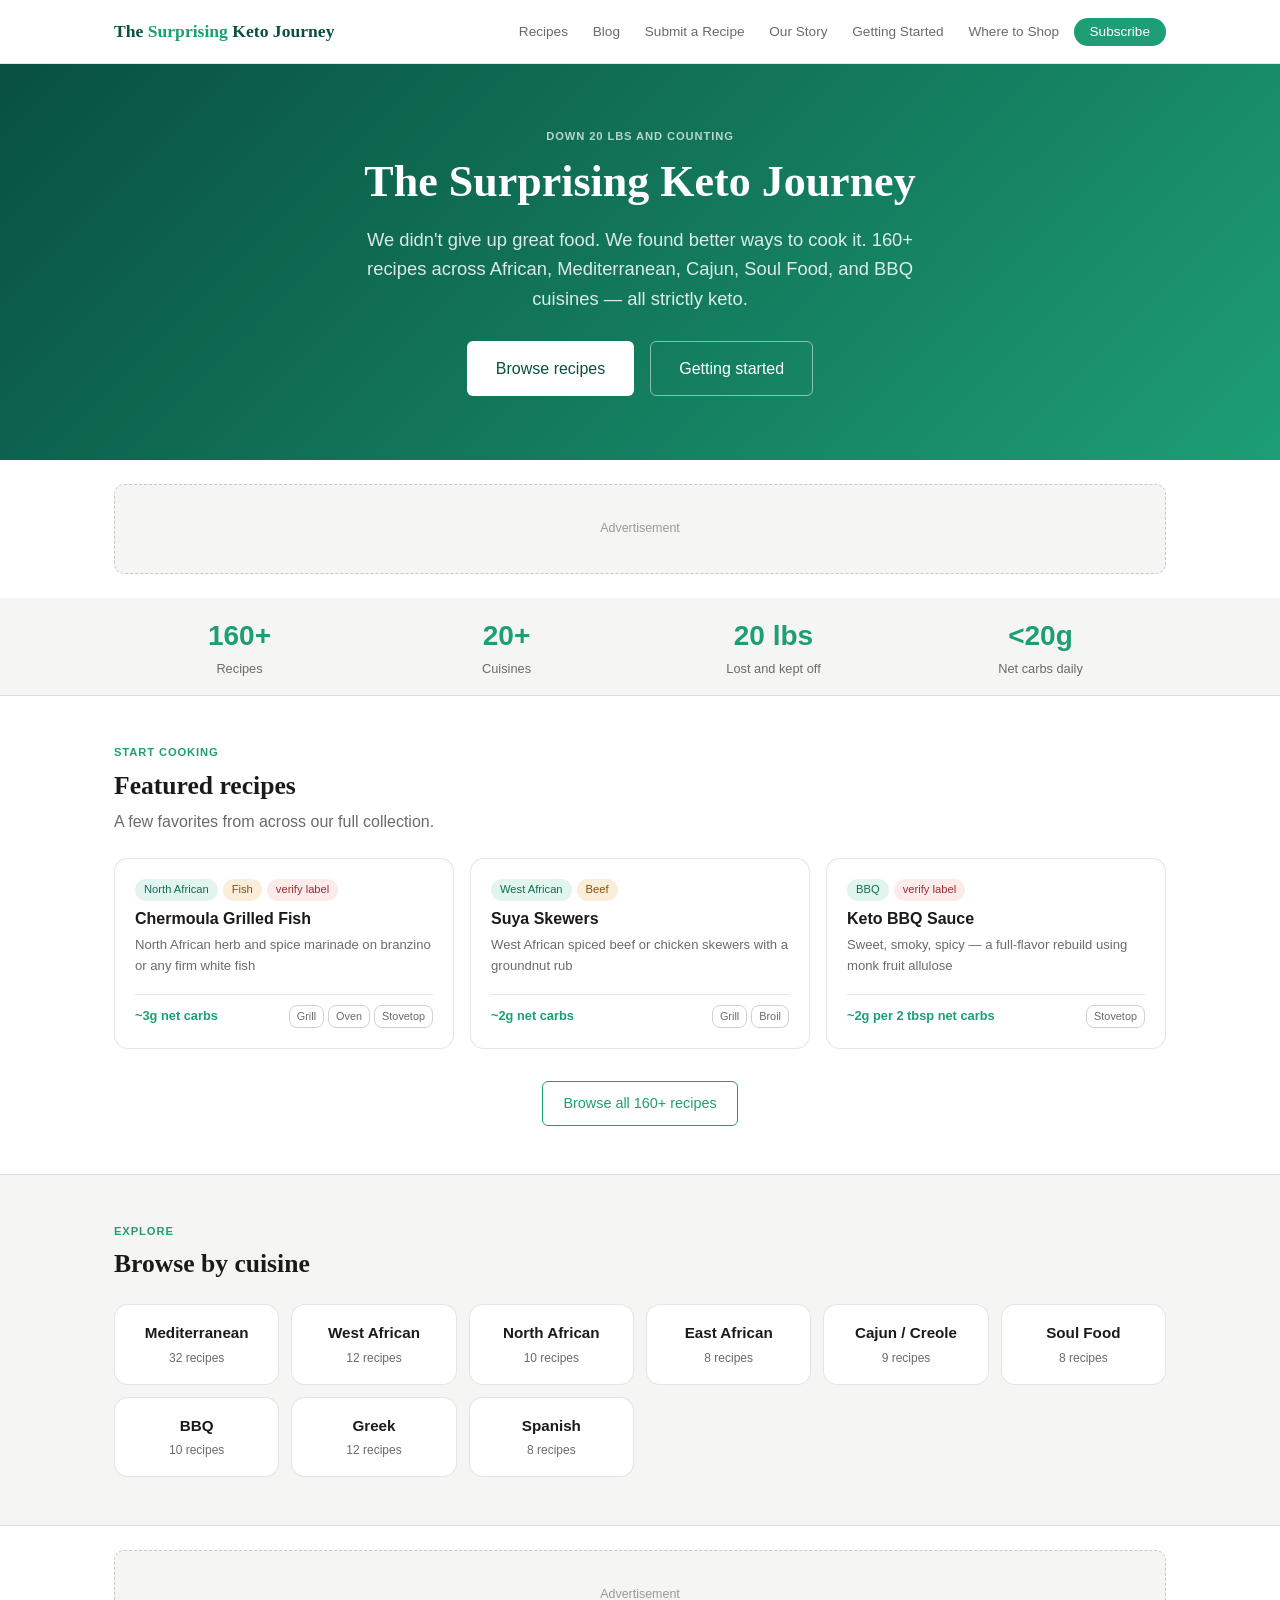
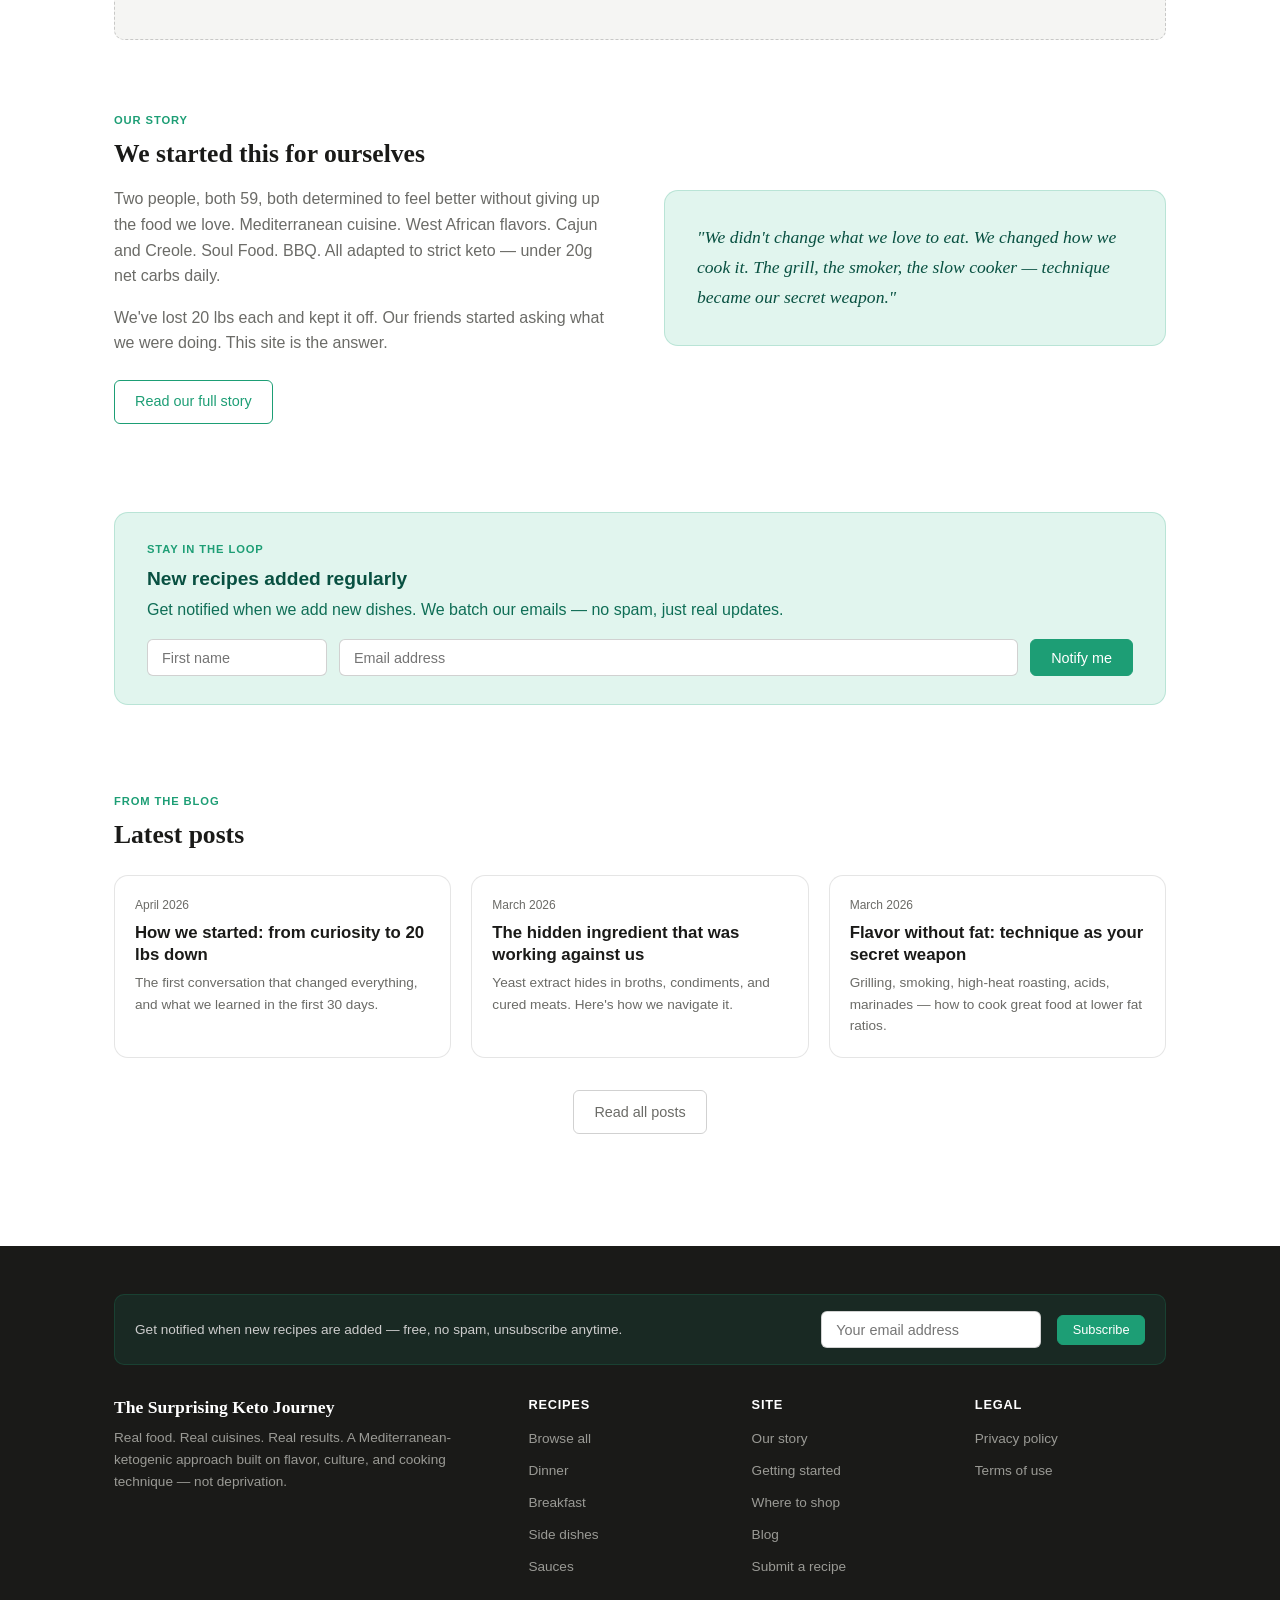
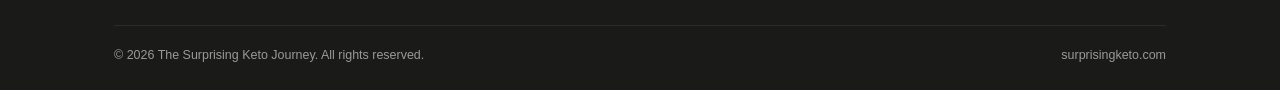
==== index.html @ f40316ea "Add files via upload" ====
<!DOCTYPE html>
<html lang="en">
<head>
  <meta charset="UTF-8">
  <meta name="viewport" content="width=device-width, initial-scale=1.0">
  <title>The Surprising Keto Journey — Real food. Real cuisines. Real results.</title>
  <meta name="description" content="A Mediterranean-ketogenic approach built on flavor, culture, and cooking technique. Browse 160+ recipes spanning African, Mediterranean, Cajun, Soul Food, and BBQ cuisines.">
  <link rel="stylesheet" href="/css/style.css">
</head>
<body>

<nav id="site-nav"></nav>

<!-- Hero -->
<section class="hero">
  <div class="container">
    <div class="section-label" style="color:rgba(255,255,255,0.7);">Down 20 lbs and counting</div>
    <h1>The Surprising Keto Journey</h1>
    <p>We didn't give up great food. We found better ways to cook it. 160+ recipes across African, Mediterranean, Cajun, Soul Food, and BBQ cuisines — all strictly keto.</p>
    <div style="display:flex;gap:1rem;justify-content:center;flex-wrap:wrap;">
      <a href="/recipes/" class="btn btn-lg" style="background:#fff;color:var(--green-dark);">Browse recipes</a>
      <a href="/getting-started/" class="btn btn-lg btn-outline" style="border-color:rgba(255,255,255,0.5);color:#fff;">Getting started</a>
    </div>
  </div>
</section>

<!-- Ad slot (top of page — leaderboard) -->
<div class="container">
  <div class="ad-slot" style="margin-top:1.5rem;">
    <!-- Google AdSense leaderboard (728x90) — insert code here after AdSense approval -->
    Advertisement
  </div>
</div>

<!-- Stats bar -->
<div style="background:var(--gray-100);border-bottom:1px solid var(--border);padding:1rem 0;">
  <div class="container">
    <div style="display:grid;grid-template-columns:repeat(4,1fr);gap:1rem;text-align:center;">
      <div><div style="font-size:1.75rem;font-weight:700;color:var(--green);">160+</div><div style="font-size:0.8rem;color:var(--text-muted);">Recipes</div></div>
      <div><div style="font-size:1.75rem;font-weight:700;color:var(--green);">20+</div><div style="font-size:0.8rem;color:var(--text-muted);">Cuisines</div></div>
      <div><div style="font-size:1.75rem;font-weight:700;color:var(--green);">20 lbs</div><div style="font-size:0.8rem;color:var(--text-muted);">Lost and kept off</div></div>
      <div><div style="font-size:1.75rem;font-weight:700;color:var(--green);">&lt;20g</div><div style="font-size:0.8rem;color:var(--text-muted);">Net carbs daily</div></div>
    </div>
  </div>
</div>

<!-- Featured recipes -->
<section class="section">
  <div class="container">
    <div class="section-label">Start cooking</div>
    <h2 style="margin-bottom:0.4rem;">Featured recipes</h2>
    <p style="margin-bottom:1.5rem;">A few favorites from across our full collection.</p>
    <div class="recipe-grid" id="featuredRecipes"></div>
    <div style="text-align:center;margin-top:2rem;">
      <a href="/recipes/" class="btn btn-outline">Browse all 160+ recipes</a>
    </div>
  </div>
</section>

<!-- Browse by cuisine -->
<section class="section" style="background:var(--gray-100);border-top:1px solid var(--border);border-bottom:1px solid var(--border);">
  <div class="container">
    <div class="section-label">Explore</div>
    <h2 style="margin-bottom:1.5rem;">Browse by cuisine</h2>
    <div style="display:grid;grid-template-columns:repeat(auto-fill,minmax(160px,1fr));gap:0.75rem;" id="cuisineGrid"></div>
  </div>
</section>

<!-- Ad slot (mid-page — rectangle) -->
<div class="container">
  <div class="ad-slot">
    <!-- Google AdSense medium rectangle (300x250) — insert code after approval -->
    Advertisement
  </div>
</div>

<!-- Story teaser -->
<section class="section">
  <div class="container">
    <div style="display:grid;grid-template-columns:1fr 1fr;gap:3rem;align-items:center;">
      <div>
        <div class="section-label">Our story</div>
        <h2 style="margin-bottom:1rem;">We started this for ourselves</h2>
        <p>Two people, both 59, both determined to feel better without giving up the food we love. Mediterranean cuisine. West African flavors. Cajun and Creole. Soul Food. BBQ. All adapted to strict keto — under 20g net carbs daily.</p>
        <p>We've lost 20 lbs each and kept it off. Our friends started asking what we were doing. This site is the answer.</p>
        <a href="/about/" class="btn btn-outline" style="margin-top:0.5rem;">Read our full story</a>
      </div>
      <div style="background:var(--green-light);border-radius:var(--radius-lg);padding:2rem;border:1px solid rgba(29,158,117,0.2);">
        <div style="font-size:1.1rem;font-family:var(--font);color:var(--green-dark);line-height:1.7;font-style:italic;">"We didn't change what we love to eat. We changed how we cook it. The grill, the smoker, the slow cooker — technique became our secret weapon."</div>
      </div>
    </div>
  </div>
</section>

<!-- Subscribe inline -->
<div class="container">
  <div id="homeSubscribe"></div>
</div>

<!-- Latest blog posts -->
<section class="section">
  <div class="container">
    <div class="section-label">From the blog</div>
    <h2 style="margin-bottom:1.5rem;">Latest posts</h2>
    <div class="blog-grid">
      <a href="/blog/how-we-started/" class="blog-card card" style="text-decoration:none;">
        <div class="blog-date">April 2026</div>
        <h3>How we started: from curiosity to 20 lbs down</h3>
        <p>The first conversation that changed everything, and what we learned in the first 30 days.</p>
      </a>
      <a href="/blog/yeast-extract-guide/" class="blog-card card" style="text-decoration:none;">
        <div class="blog-date">March 2026</div>
        <h3>The hidden ingredient that was working against us</h3>
        <p>Yeast extract hides in broths, condiments, and cured meats. Here's how we navigate it.</p>
      </a>
      <a href="/blog/flavor-without-fat/" class="blog-card card" style="text-decoration:none;">
        <div class="blog-date">March 2026</div>
        <h3>Flavor without fat: technique as your secret weapon</h3>
        <p>Grilling, smoking, high-heat roasting, acids, marinades — how to cook great food at lower fat ratios.</p>
      </a>
    </div>
    <div style="text-align:center;margin-top:2rem;">
      <a href="/blog/" class="btn btn-ghost">Read all posts</a>
    </div>
  </div>
</section>

<footer id="site-footer"></footer>

<script src="/js/data.js"></script>
<script src="/js/app.js"></script>
<script>
  renderNav('Home');
  renderFooter();
  renderSubscribeInline('homeSubscribe', 'home');

  /* Featured recipes — show first 3 from data */
  const featured = RECIPES.slice(0, 3);
  document.getElementById('featuredRecipes').innerHTML = featured.map(buildRecipeCard).join('');

  /* Cuisine grid */
  const cuisines = [
    { name: 'Mediterranean', count: 32, q: 'Mediterranean' },
    { name: 'West African', count: 12, q: 'West African' },
    { name: 'North African', count: 10, q: 'North African' },
    { name: 'East African', count: 8, q: 'East African' },
    { name: 'Cajun / Creole', count: 9, q: 'Cajun / Creole' },
    { name: 'Soul Food', count: 8, q: 'Soul Food' },
    { name: 'BBQ', count: 10, q: 'BBQ' },
    { name: 'Greek', count: 12, q: 'Greek' },
    { name: 'Spanish', count: 8, q: 'Spanish' },
  ];

  document.getElementById('cuisineGrid').innerHTML = cuisines.map(c => `
    <a href="/recipes/?cuisine=${encodeURIComponent(c.q)}" class="card" style="text-align:center;text-decoration:none;padding:1rem;">
      <div style="font-size:0.95rem;font-weight:600;color:var(--text);margin-bottom:3px;">${c.name}</div>
      <div style="font-size:0.75rem;color:var(--text-muted);">${c.count} recipes</div>
    </a>
  `).join('');
</script>
</body>
</html>
---- css/style.css ----
/* ============================================================
   The Surprising Keto Journey — Global Stylesheet
   Brand color: #1D9E75 (primary green)
   ============================================================ */

/* ---------- Reset & Base ---------- */
*, *::before, *::after { box-sizing: border-box; margin: 0; padding: 0; }

:root {
  --green:        #1D9E75;
  --green-light:  #E1F5EE;
  --green-mid:    #0F6E56;
  --green-dark:   #085041;
  --amber:        #FAEEDA;
  --amber-mid:    #854F0B;
  --red-light:    #FCEBEB;
  --red-mid:      #A32D2D;
  --blue-light:   #E6F1FB;
  --blue-mid:     #185FA5;
  --gray-100:     #F5F5F3;
  --gray-200:     #E8E8E5;
  --gray-400:     #9A9A95;
  --gray-700:     #444441;
  --gray-900:     #1A1A18;
  --text:         #1A1A18;
  --text-muted:   #6B6B67;
  --border:       rgba(0,0,0,0.1);
  --border-mid:   rgba(0,0,0,0.18);
  --radius-sm:    6px;
  --radius-md:    10px;
  --radius-lg:    14px;
  --shadow-sm:    0 1px 3px rgba(0,0,0,0.08);
  --shadow-md:    0 4px 16px rgba(0,0,0,0.1);
  --font:         'Georgia', 'Times New Roman', serif;
  --font-sans:    -apple-system, BlinkMacSystemFont, 'Segoe UI', sans-serif;
  --max-width:    1100px;
  --nav-height:   64px;
}

html { font-size: 16px; scroll-behavior: smooth; }

body {
  font-family: var(--font-sans);
  color: var(--text);
  background: #fff;
  line-height: 1.6;
  -webkit-font-smoothing: antialiased;
}

img { max-width: 100%; display: block; }
a { color: var(--green); text-decoration: none; }
a:hover { text-decoration: underline; }

/* ---------- Navigation ---------- */
#site-nav {
  position: sticky;
  top: 0;
  z-index: 100;
  background: #fff;
  border-bottom: 1px solid var(--border);
  height: var(--nav-height);
}

.nav-inner {
  max-width: var(--max-width);
  margin: 0 auto;
  padding: 0 1.5rem;
  height: 100%;
  display: flex;
  align-items: center;
  justify-content: space-between;
  gap: 1rem;
}

.nav-brand {
  font-family: var(--font);
  font-size: 1.1rem;
  font-weight: bold;
  color: var(--green-dark);
  white-space: nowrap;
  text-decoration: none;
}

.nav-brand span { color: var(--green); }

.nav-links {
  display: flex;
  align-items: center;
  gap: 0.25rem;
  list-style: none;
  flex-wrap: nowrap;
}

.nav-links a {
  font-size: 0.85rem;
  color: var(--text-muted);
  padding: 0.4rem 0.65rem;
  border-radius: var(--radius-sm);
  white-space: nowrap;
  text-decoration: none;
  transition: color 0.15s, background 0.15s;
}

.nav-links a:hover,
.nav-links a.active { color: var(--green); background: var(--green-light); }

.nav-subscribe {
  font-size: 0.8rem;
  background: var(--green);
  color: #fff !important;
  padding: 0.4rem 1rem !important;
  border-radius: 20px !important;
}

.nav-subscribe:hover { background: var(--green-mid) !important; color: #fff !important; }

.nav-hamburger {
  display: none;
  background: none;
  border: none;
  cursor: pointer;
  padding: 0.5rem;
  color: var(--text);
  font-size: 1.25rem;
}

/* ---------- Layout ---------- */
.container { max-width: var(--max-width); margin: 0 auto; padding: 0 1.5rem; }
.section { padding: 3rem 0; }
.section-sm { padding: 1.5rem 0; }

/* ---------- Typography ---------- */
h1, h2, h3, h4 { line-height: 1.25; color: var(--gray-900); }
h1 { font-size: 2.25rem; font-family: var(--font); font-weight: bold; }
h2 { font-size: 1.6rem; font-family: var(--font); }
h3 { font-size: 1.2rem; }
h4 { font-size: 1rem; }
p { margin-bottom: 1rem; color: var(--text-muted); }
p:last-child { margin-bottom: 0; }

.lead { font-size: 1.1rem; color: var(--text-muted); line-height: 1.7; }
.section-label {
  font-size: 0.7rem;
  font-weight: 600;
  letter-spacing: 0.08em;
  text-transform: uppercase;
  color: var(--green);
  margin-bottom: 0.5rem;
}

/* ---------- Buttons ---------- */
.btn {
  display: inline-flex;
  align-items: center;
  gap: 0.4rem;
  padding: 0.6rem 1.25rem;
  border-radius: var(--radius-sm);
  font-size: 0.9rem;
  font-weight: 500;
  cursor: pointer;
  transition: all 0.15s;
  border: 1.5px solid transparent;
  text-decoration: none;
}

.btn-primary { background: var(--green); color: #fff; border-color: var(--green); }
.btn-primary:hover { background: var(--green-mid); border-color: var(--green-mid); text-decoration: none; color: #fff; }

.btn-outline { background: transparent; color: var(--green); border-color: var(--green); }
.btn-outline:hover { background: var(--green-light); text-decoration: none; }

.btn-ghost { background: transparent; color: var(--text-muted); border-color: var(--border-mid); }
.btn-ghost:hover { background: var(--gray-100); color: var(--text); text-decoration: none; }

.btn-sm { padding: 0.4rem 0.9rem; font-size: 0.8rem; }
.btn-lg { padding: 0.85rem 1.75rem; font-size: 1rem; }

/* ---------- Cards ---------- */
.card {
  background: #fff;
  border: 1px solid var(--border);
  border-radius: var(--radius-lg);
  padding: 1.25rem;
  transition: box-shadow 0.15s, border-color 0.15s;
}

.card:hover { box-shadow: var(--shadow-md); border-color: var(--border-mid); }

/* ---------- Badges & Tags ---------- */
.badge {
  display: inline-flex;
  align-items: center;
  font-size: 0.7rem;
  font-weight: 500;
  padding: 2px 9px;
  border-radius: 20px;
}

.badge-cuisine  { background: var(--green-light);  color: var(--green-mid); }
.badge-method   { background: var(--amber);         color: var(--amber-mid); }
.badge-yeast    { background: var(--red-light);     color: var(--red-mid); }
.badge-blue     { background: var(--blue-light);    color: var(--blue-mid); }
.badge-gray     { background: var(--gray-100);      color: var(--gray-700); border: 1px solid var(--border); }

/* ---------- Forms ---------- */
.form-group { margin-bottom: 1.25rem; }

label {
  display: block;
  font-size: 0.85rem;
  font-weight: 500;
  color: var(--text);
  margin-bottom: 0.4rem;
}

input[type="text"],
input[type="email"],
input[type="password"],
select,
textarea {
  width: 100%;
  padding: 0.6rem 0.875rem;
  border: 1px solid var(--border-mid);
  border-radius: var(--radius-sm);
  font-size: 0.9rem;
  font-family: var(--font-sans);
  color: var(--text);
  background: #fff;
  transition: border-color 0.15s, box-shadow 0.15s;
  appearance: none;
}

input:focus, select:focus, textarea:focus {
  outline: none;
  border-color: var(--green);
  box-shadow: 0 0 0 3px rgba(29,158,117,0.12);
}

textarea { min-height: 120px; resize: vertical; line-height: 1.5; }

.form-hint { font-size: 0.78rem; color: var(--text-muted); margin-top: 0.3rem; }
.form-error { font-size: 0.78rem; color: var(--red-mid); margin-top: 0.3rem; display: none; }
.form-error.visible { display: block; }

/* ---------- Divider ---------- */
.divider { border: none; border-top: 1px solid var(--border); margin: 1.5rem 0; }

/* ---------- Subscribe Banner ---------- */
.subscribe-inline {
  background: var(--green-light);
  border: 1px solid rgba(29,158,117,0.2);
  border-radius: var(--radius-lg);
  padding: 1.75rem 2rem;
  margin: 2.5rem 0;
}

.subscribe-inline h3 { color: var(--green-dark); margin-bottom: 0.4rem; }
.subscribe-inline p { color: var(--green-mid); margin-bottom: 1rem; }

.subscribe-form-row {
  display: flex;
  gap: 0.75rem;
  flex-wrap: wrap;
}

.subscribe-form-row input { flex: 1; min-width: 180px; }
.subscribe-form-row .btn { white-space: nowrap; }

/* ---------- Footer ---------- */
#site-footer {
  background: var(--gray-900);
  color: var(--gray-400);
  padding: 3rem 0 1.5rem;
  margin-top: 4rem;
}

.footer-inner {
  max-width: var(--max-width);
  margin: 0 auto;
  padding: 0 1.5rem;
}

.footer-grid {
  display: grid;
  grid-template-columns: 2fr 1fr 1fr 1fr;
  gap: 2rem;
  margin-bottom: 2.5rem;
}

.footer-brand h3 {
  font-family: var(--font);
  color: #fff;
  font-size: 1.1rem;
  margin-bottom: 0.5rem;
}

.footer-brand p { font-size: 0.85rem; line-height: 1.6; color: var(--gray-400); }

.footer-col h4 { color: #fff; font-size: 0.8rem; text-transform: uppercase; letter-spacing: 0.06em; margin-bottom: 0.75rem; }

.footer-col ul { list-style: none; }
.footer-col ul li { margin-bottom: 0.4rem; }
.footer-col ul a { font-size: 0.85rem; color: var(--gray-400); text-decoration: none; }
.footer-col ul a:hover { color: var(--green); }

.footer-bottom {
  border-top: 1px solid rgba(255,255,255,0.08);
  padding-top: 1.25rem;
  display: flex;
  justify-content: space-between;
  align-items: center;
  flex-wrap: wrap;
  gap: 0.5rem;
  font-size: 0.78rem;
  color: var(--gray-400);
}

.footer-subscribe-bar {
  background: rgba(29,158,117,0.12);
  border: 1px solid rgba(29,158,117,0.2);
  border-radius: var(--radius-md);
  padding: 1rem 1.25rem;
  margin-bottom: 2rem;
  display: flex;
  align-items: center;
  gap: 1rem;
  flex-wrap: wrap;
}

.footer-subscribe-bar p { margin: 0; font-size: 0.85rem; color: #ccc; flex: 1; min-width: 200px; }
.footer-subscribe-bar input { flex: 1; min-width: 180px; max-width: 260px; }

/* ---------- Hero ---------- */
.hero {
  background: linear-gradient(135deg, var(--green-dark) 0%, var(--green) 100%);
  color: #fff;
  padding: 4rem 0;
  text-align: center;
}

.hero h1 { color: #fff; font-size: 2.75rem; margin-bottom: 1rem; }
.hero p { color: rgba(255,255,255,0.85); font-size: 1.15rem; max-width: 600px; margin: 0 auto 1.75rem; }

/* ---------- Recipe Grid ---------- */
.recipe-grid {
  display: grid;
  grid-template-columns: repeat(auto-fill, minmax(280px, 1fr));
  gap: 1rem;
}

.recipe-card {
  display: flex;
  flex-direction: column;
  cursor: pointer;
  text-decoration: none;
}

.recipe-card .card-body { flex: 1; }
.recipe-card .card-meta { display: flex; gap: 5px; flex-wrap: wrap; margin-bottom: 8px; }
.recipe-card .card-title { font-size: 1rem; font-weight: 600; color: var(--text); margin-bottom: 4px; line-height: 1.3; }
.recipe-card .card-sub { font-size: 0.82rem; color: var(--text-muted); margin-bottom: 8px; }
.recipe-card .card-footer { display: flex; justify-content: space-between; align-items: center; padding-top: 10px; border-top: 1px solid var(--border); margin-top: 10px; }
.recipe-card .carb-val { font-size: 0.8rem; font-weight: 600; color: var(--green); }
.recipe-card .method-list { display: flex; gap: 4px; flex-wrap: wrap; }
.method-pill { font-size: 0.68rem; padding: 2px 7px; border-radius: 8px; border: 1px solid var(--border-mid); color: var(--text-muted); }

/* ---------- Filter Bar ---------- */
.filter-bar {
  background: var(--gray-100);
  border: 1px solid var(--border);
  border-radius: var(--radius-lg);
  padding: 1.25rem;
  margin-bottom: 1.5rem;
}

.filter-row { display: flex; gap: 0.75rem; flex-wrap: wrap; align-items: flex-end; }

.filter-group { display: flex; flex-direction: column; flex: 1; min-width: 130px; }
.filter-group label { font-size: 0.72rem; margin-bottom: 0.3rem; text-transform: uppercase; letter-spacing: 0.05em; }
.filter-group select { font-size: 0.85rem; padding: 0.5rem 0.75rem; }

.pill-row { display: flex; gap: 6px; flex-wrap: wrap; margin-bottom: 1rem; }
.pill {
  font-size: 0.8rem;
  padding: 5px 14px;
  border-radius: 20px;
  border: 1.5px solid var(--border-mid);
  color: var(--text-muted);
  cursor: pointer;
  background: #fff;
  transition: all 0.15s;
}
.pill:hover { border-color: var(--green); color: var(--green); }
.pill.active { background: var(--green); border-color: var(--green); color: #fff; }

.ing-chips { display: flex; gap: 5px; flex-wrap: wrap; margin-top: 0.75rem; }
.ing-chip {
  font-size: 0.75rem;
  padding: 3px 10px;
  border-radius: 20px;
  border: 1px solid var(--border-mid);
  color: var(--text-muted);
  background: #fff;
  cursor: pointer;
}
.ing-chip.sel { background: var(--green); border-color: var(--green); color: #fff; }

/* ---------- Recipe Detail ---------- */
.recipe-detail-header { padding: 2rem 0 1rem; }
.back-link { font-size: 0.82rem; color: var(--text-muted); display: inline-flex; align-items: center; gap: 4px; margin-bottom: 1.25rem; text-decoration: none; }
.back-link:hover { color: var(--green); }

.stat-grid { display: grid; grid-template-columns: repeat(4, 1fr); gap: 0.75rem; margin: 1.25rem 0; }
.stat-card { background: var(--gray-100); border-radius: var(--radius-md); padding: 0.875rem 1rem; }
.stat-card .s-label { font-size: 0.7rem; text-transform: uppercase; letter-spacing: 0.05em; color: var(--text-muted); margin-bottom: 4px; }
.stat-card .s-val { font-size: 1.25rem; font-weight: 600; color: var(--text); }
.stat-card .s-val.green { color: var(--green); }

.method-tabs { display: flex; gap: 6px; margin-bottom: 1rem; flex-wrap: wrap; }
.method-tab {
  font-size: 0.82rem;
  padding: 6px 16px;
  border-radius: 20px;
  border: 1.5px solid var(--border-mid);
  color: var(--text-muted);
  cursor: pointer;
  background: #fff;
  transition: all 0.15s;
}
.method-tab.active { background: var(--green); border-color: var(--green); color: #fff; }
.method-content { display: none; }
.method-content.active { display: block; }

.two-col { display: grid; grid-template-columns: 1fr 1fr; gap: 1.5rem; }
.col-head { font-size: 0.72rem; font-weight: 600; text-transform: uppercase; letter-spacing: 0.05em; color: var(--text-muted); margin-bottom: 0.75rem; }

.ing-list { list-style: none; padding: 0; }
.ing-list li { font-size: 0.9rem; padding: 6px 0; border-bottom: 1px solid var(--border); line-height: 1.4; color: var(--text); }
.ing-list li:last-child { border-bottom: none; }
.ing-source { font-size: 0.72rem; color: var(--text-muted); display: block; margin-top: 1px; }

/* Can't find it collapsible */
.cant-find-btn {
  display: flex;
  align-items: center;
  gap: 6px;
  width: 100%;
  margin-top: 0.75rem;
  padding: 8px 12px;
  background: var(--gray-100);
  border: 1px solid var(--border-mid);
  border-radius: var(--radius-md);
  cursor: pointer;
  font-size: 0.82rem;
  color: var(--text-muted);
  transition: all 0.15s;
  text-align: left;
}
.cant-find-btn:hover { border-color: var(--green); color: var(--green); }
.cant-find-btn .cf-arrow { margin-left: auto; transition: transform 0.2s; font-size: 0.7rem; }
.cant-find-btn.open { border-radius: var(--radius-md) var(--radius-md) 0 0; border-bottom-color: transparent; }
.cant-find-btn.open .cf-arrow { transform: rotate(180deg); }

.cant-find-panel {
  display: none;
  border: 1px solid var(--border-mid);
  border-top: none;
  border-radius: 0 0 var(--radius-md) var(--radius-md);
  padding: 1rem;
  background: #fff;
}
.cant-find-panel.open { display: block; }

.sub-item { margin-bottom: 0.875rem; padding-bottom: 0.875rem; border-bottom: 1px solid var(--border); }
.sub-item:last-child { margin-bottom: 0; padding-bottom: 0; border-bottom: none; }
.sub-ing { font-size: 0.85rem; font-weight: 600; color: var(--text); margin-bottom: 3px; }
.sub-alt { font-size: 0.82rem; color: var(--text-muted); line-height: 1.5; }
.sub-store { font-size: 0.75rem; color: var(--green-mid); margin-top: 3px; }
.store-tip {
  font-size: 0.78rem;
  color: var(--green-mid);
  background: var(--green-light);
  border-radius: var(--radius-sm);
  padding: 8px 10px;
  margin-top: 0.75rem;
  line-height: 1.5;
}

.step-list { list-style: none; padding: 0; }
.step-item { display: flex; gap: 10px; padding: 8px 0; border-bottom: 1px solid var(--border); }
.step-item:last-child { border-bottom: none; }
.step-num {
  font-size: 0.72rem;
  font-weight: 600;
  color: var(--green);
  background: var(--green-light);
  border-radius: 50%;
  width: 22px; height: 22px;
  display: flex; align-items: center; justify-content: center;
  flex-shrink: 0;
  margin-top: 2px;
}
.step-text { font-size: 0.88rem; color: var(--text); line-height: 1.55; }

.carb-table { width: 100%; border-collapse: collapse; font-size: 0.85rem; }
.carb-table th { text-align: left; padding: 6px 8px; background: var(--gray-100); color: var(--text-muted); font-size: 0.72rem; text-transform: uppercase; letter-spacing: 0.04em; }
.carb-table td { padding: 6px 8px; border-bottom: 1px solid var(--border); color: var(--text); }
.carb-table tr.total td { font-weight: 600; color: var(--green); background: var(--green-light); border-bottom: none; }

.notes-box { background: var(--gray-100); border-radius: var(--radius-md); padding: 1rem 1.25rem; }
.note-item { display: flex; gap: 8px; margin-bottom: 0.5rem; font-size: 0.85rem; color: var(--text-muted); line-height: 1.5; }
.note-item:last-child { margin-bottom: 0; }
.note-dot { width: 5px; height: 5px; border-radius: 50%; background: var(--green); margin-top: 7px; flex-shrink: 0; }

.sides-row { display: flex; gap: 6px; flex-wrap: wrap; }
.side-chip {
  font-size: 0.78rem;
  padding: 4px 12px;
  border-radius: 20px;
  border: 1px solid var(--border-mid);
  color: var(--text-muted);
  background: #fff;
  cursor: pointer;
  text-decoration: none;
  transition: all 0.15s;
}
.side-chip:hover { border-color: var(--green); color: var(--green); text-decoration: none; }

/* ---------- Ad Slots ---------- */
.ad-slot {
  background: var(--gray-100);
  border: 1px dashed var(--border-mid);
  border-radius: var(--radius-md);
  padding: 1.5rem;
  text-align: center;
  color: var(--gray-400);
  font-size: 0.78rem;
  margin: 1.5rem 0;
  min-height: 90px;
  display: flex;
  align-items: center;
  justify-content: center;
}

/* ---------- Blog ---------- */
.blog-grid { display: grid; grid-template-columns: repeat(auto-fill, minmax(300px, 1fr)); gap: 1.25rem; }
.blog-card { text-decoration: none; color: inherit; }
.blog-card .blog-date { font-size: 0.75rem; color: var(--text-muted); margin-bottom: 0.4rem; }
.blog-card h3 { font-size: 1.05rem; color: var(--text); margin-bottom: 0.4rem; line-height: 1.3; }
.blog-card p { font-size: 0.85rem; }
.blog-card:hover h3 { color: var(--green); }

/* ---------- Page Header ---------- */
.page-header { padding: 2.5rem 0 1.5rem; border-bottom: 1px solid var(--border); margin-bottom: 2rem; }
.page-header h1 { margin-bottom: 0.5rem; }

/* ---------- Alerts ---------- */
.alert { border-radius: var(--radius-md); padding: 0.875rem 1.25rem; font-size: 0.88rem; margin-bottom: 1rem; }
.alert-success { background: var(--green-light); color: var(--green-mid); border: 1px solid rgba(29,158,117,0.2); }
.alert-error { background: var(--red-light); color: var(--red-mid); border: 1px solid rgba(163,45,45,0.2); }
.alert { display: none; }
.alert.visible { display: block; }

/* ---------- Admin ---------- */
.admin-grid { display: grid; grid-template-columns: 220px 1fr; gap: 1.5rem; min-height: 80vh; }
.admin-sidebar { background: var(--gray-100); border-radius: var(--radius-lg); padding: 1rem; }
.admin-nav-item {
  display: block;
  padding: 0.6rem 0.875rem;
  border-radius: var(--radius-sm);
  font-size: 0.88rem;
  color: var(--text-muted);
  text-decoration: none;
  margin-bottom: 2px;
  cursor: pointer;
  border: none;
  background: none;
  width: 100%;
  text-align: left;
  transition: all 0.15s;
}
.admin-nav-item:hover, .admin-nav-item.active { background: var(--green-light); color: var(--green); }
.admin-panel { display: none; }
.admin-panel.active { display: block; }
.admin-table { width: 100%; border-collapse: collapse; font-size: 0.85rem; }
.admin-table th { text-align: left; padding: 8px 12px; background: var(--gray-100); font-size: 0.72rem; text-transform: uppercase; letter-spacing: 0.04em; color: var(--text-muted); }
.admin-table td { padding: 10px 12px; border-bottom: 1px solid var(--border); color: var(--text); vertical-align: top; }
.admin-table tr:hover td { background: var(--gray-100); }

/* ---------- Responsive ---------- */
@media (max-width: 768px) {
  h1 { font-size: 1.75rem; }
  .hero h1 { font-size: 2rem; }
  .nav-links { display: none; flex-direction: column; position: absolute; top: var(--nav-height); left: 0; right: 0; background: #fff; border-bottom: 1px solid var(--border); padding: 1rem; gap: 0.25rem; }
  .nav-links.open { display: flex; }
  .nav-hamburger { display: block; }
  .footer-grid { grid-template-columns: 1fr 1fr; }
  .two-col { grid-template-columns: 1fr; }
  .stat-grid { grid-template-columns: repeat(2, 1fr); }
  .admin-grid { grid-template-columns: 1fr; }
  .filter-row { flex-direction: column; }
}

@media (max-width: 480px) {
  .footer-grid { grid-template-columns: 1fr; }
  .stat-grid { grid-template-columns: repeat(2, 1fr); }
}
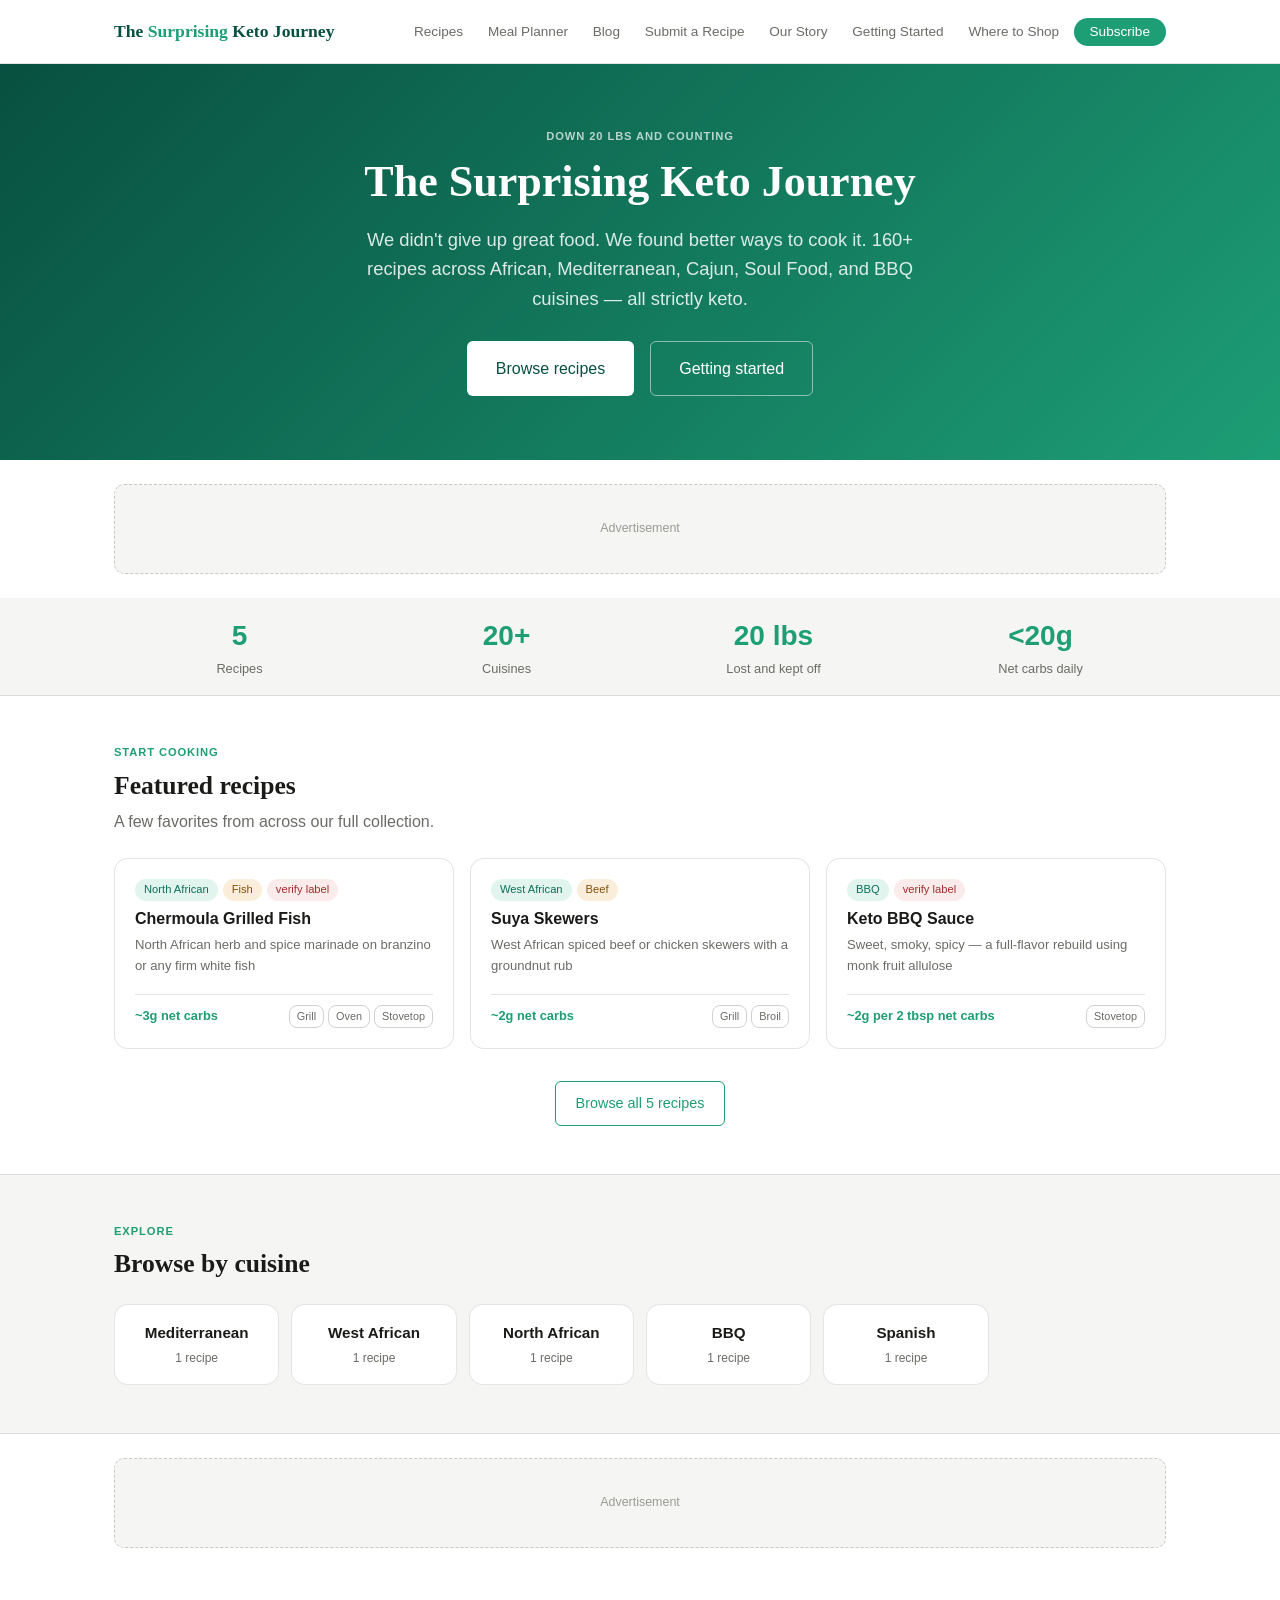
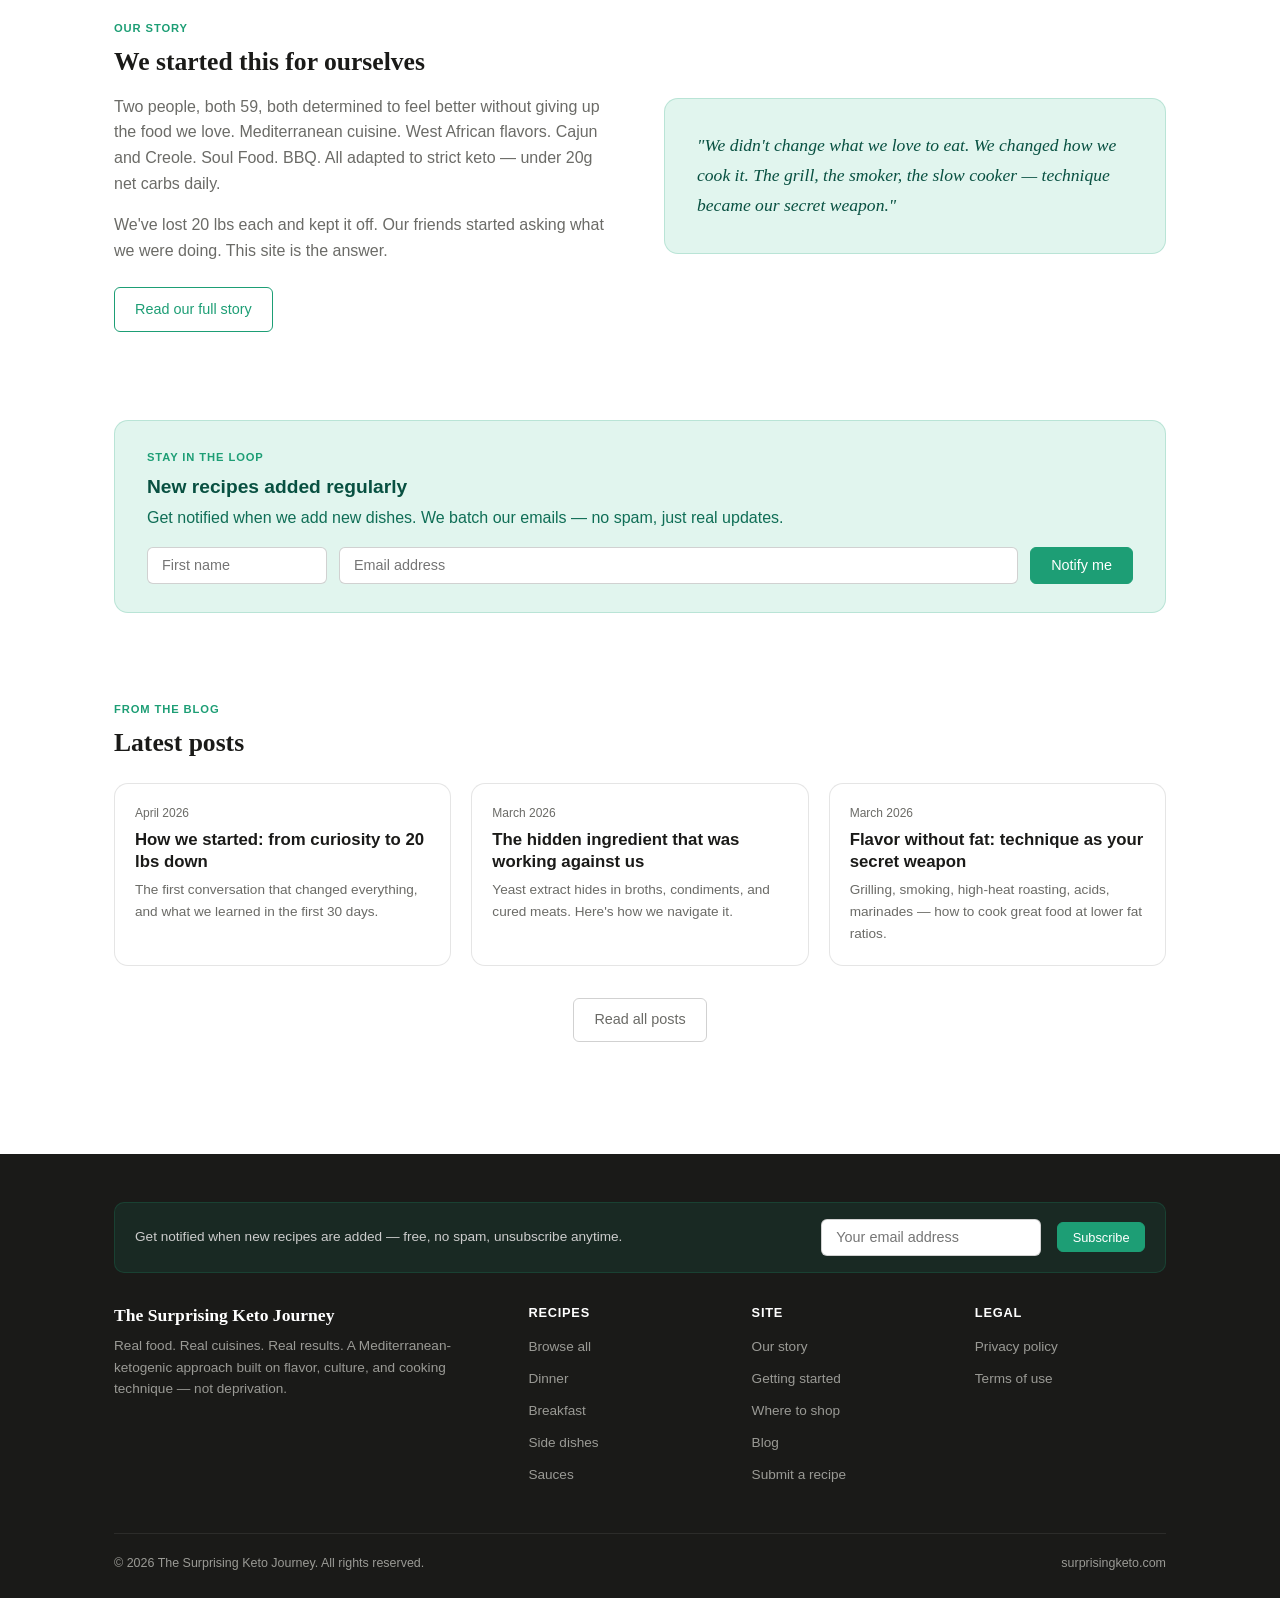
==== commit c905075f: "Update index.html Fixed recipes count" ====
--- a/index.html
+++ b/index.html
@@ -36,7 +36,7 @@
 <div style="background:var(--gray-100);border-bottom:1px solid var(--border);padding:1rem 0;">
   <div class="container">
     <div style="display:grid;grid-template-columns:repeat(4,1fr);gap:1rem;text-align:center;">
-      <div><div style="font-size:1.75rem;font-weight:700;color:var(--green);">160+</div><div style="font-size:0.8rem;color:var(--text-muted);">Recipes</div></div>
+      <div><div style="font-size:1.75rem;font-weight:700;color:var(--green);" id="statRecipeCount">—</div><div style="font-size:0.8rem;color:var(--text-muted);">Recipes</div></div>
       <div><div style="font-size:1.75rem;font-weight:700;color:var(--green);">20+</div><div style="font-size:0.8rem;color:var(--text-muted);">Cuisines</div></div>
       <div><div style="font-size:1.75rem;font-weight:700;color:var(--green);">20 lbs</div><div style="font-size:0.8rem;color:var(--text-muted);">Lost and kept off</div></div>
       <div><div style="font-size:1.75rem;font-weight:700;color:var(--green);">&lt;20g</div><div style="font-size:0.8rem;color:var(--text-muted);">Net carbs daily</div></div>
@@ -52,7 +52,7 @@
     <p style="margin-bottom:1.5rem;">A few favorites from across our full collection.</p>
     <div class="recipe-grid" id="featuredRecipes"></div>
     <div style="text-align:center;margin-top:2rem;">
-      <a href="/recipes/" class="btn btn-outline">Browse all 160+ recipes</a>
+      <a href="/recipes/" class="btn btn-outline" id="browseAllBtn">Browse all recipes</a>
     </div>
   </div>
 </section>
@@ -134,27 +134,48 @@
   renderFooter();
   renderSubscribeInline('homeSubscribe', 'home');
 
-  /* Featured recipes — show first 3 from data */
+  /* ---- Dynamic recipe count throughout ---- */
+  const totalRecipes = RECIPES.length;
+
+  /* Update stats bar */
+  document.getElementById('statRecipeCount').textContent = totalRecipes;
+
+  /* Update Browse All button */
+  document.getElementById('browseAllBtn').textContent =
+    'Browse all ' + totalRecipes + ' recipe' + (totalRecipes !== 1 ? 's' : '');
+
+  /* Featured recipes — show up to 3 from data */
   const featured = RECIPES.slice(0, 3);
   document.getElementById('featuredRecipes').innerHTML = featured.map(buildRecipeCard).join('');
 
-  /* Cuisine grid */
-  const cuisines = [
-    { name: 'Mediterranean', count: 32, q: 'Mediterranean' },
-    { name: 'West African', count: 12, q: 'West African' },
-    { name: 'North African', count: 10, q: 'North African' },
-    { name: 'East African', count: 8, q: 'East African' },
-    { name: 'Cajun / Creole', count: 9, q: 'Cajun / Creole' },
-    { name: 'Soul Food', count: 8, q: 'Soul Food' },
-    { name: 'BBQ', count: 10, q: 'BBQ' },
-    { name: 'Greek', count: 12, q: 'Greek' },
-    { name: 'Spanish', count: 8, q: 'Spanish' },
+  /* Cuisine grid — count dynamically from RECIPES array */
+  const cuisineNames = [
+    { name: 'Mediterranean', q: 'Mediterranean' },
+    { name: 'West African',  q: 'West African'  },
+    { name: 'North African', q: 'North African' },
+    { name: 'East African',  q: 'East African'  },
+    { name: 'Cajun / Creole', q: 'Cajun / Creole' },
+    { name: 'Soul Food',     q: 'Soul Food'     },
+    { name: 'BBQ',           q: 'BBQ'           },
+    { name: 'Greek',         q: 'Greek'         },
+    { name: 'Spanish',       q: 'Spanish'       },
   ];
 
-  document.getElementById('cuisineGrid').innerHTML = cuisines.map(c => `
-    <a href="/recipes/?cuisine=${encodeURIComponent(c.q)}" class="card" style="text-align:center;text-decoration:none;padding:1rem;">
+  /* Count actual recipes per cuisine from data.js */
+  const cuisinesWithCounts = cuisineNames
+    .map(c => ({
+      ...c,
+      count: RECIPES.filter(r => r.cuisine === c.q).length,
+    }))
+    .filter(c => c.count > 0); /* Only show cuisines that have recipes */
+
+  document.getElementById('cuisineGrid').innerHTML = cuisinesWithCounts.map(c => `
+    <a href="/recipes/?cuisine=${encodeURIComponent(c.q)}" class="card"
+       style="text-align:center;text-decoration:none;padding:1rem;">
       <div style="font-size:0.95rem;font-weight:600;color:var(--text);margin-bottom:3px;">${c.name}</div>
-      <div style="font-size:0.75rem;color:var(--text-muted);">${c.count} recipes</div>
+      <div style="font-size:0.75rem;color:var(--text-muted);">
+        ${c.count} recipe${c.count !== 1 ? 's' : ''}
+      </div>
     </a>
   `).join('');
 </script>
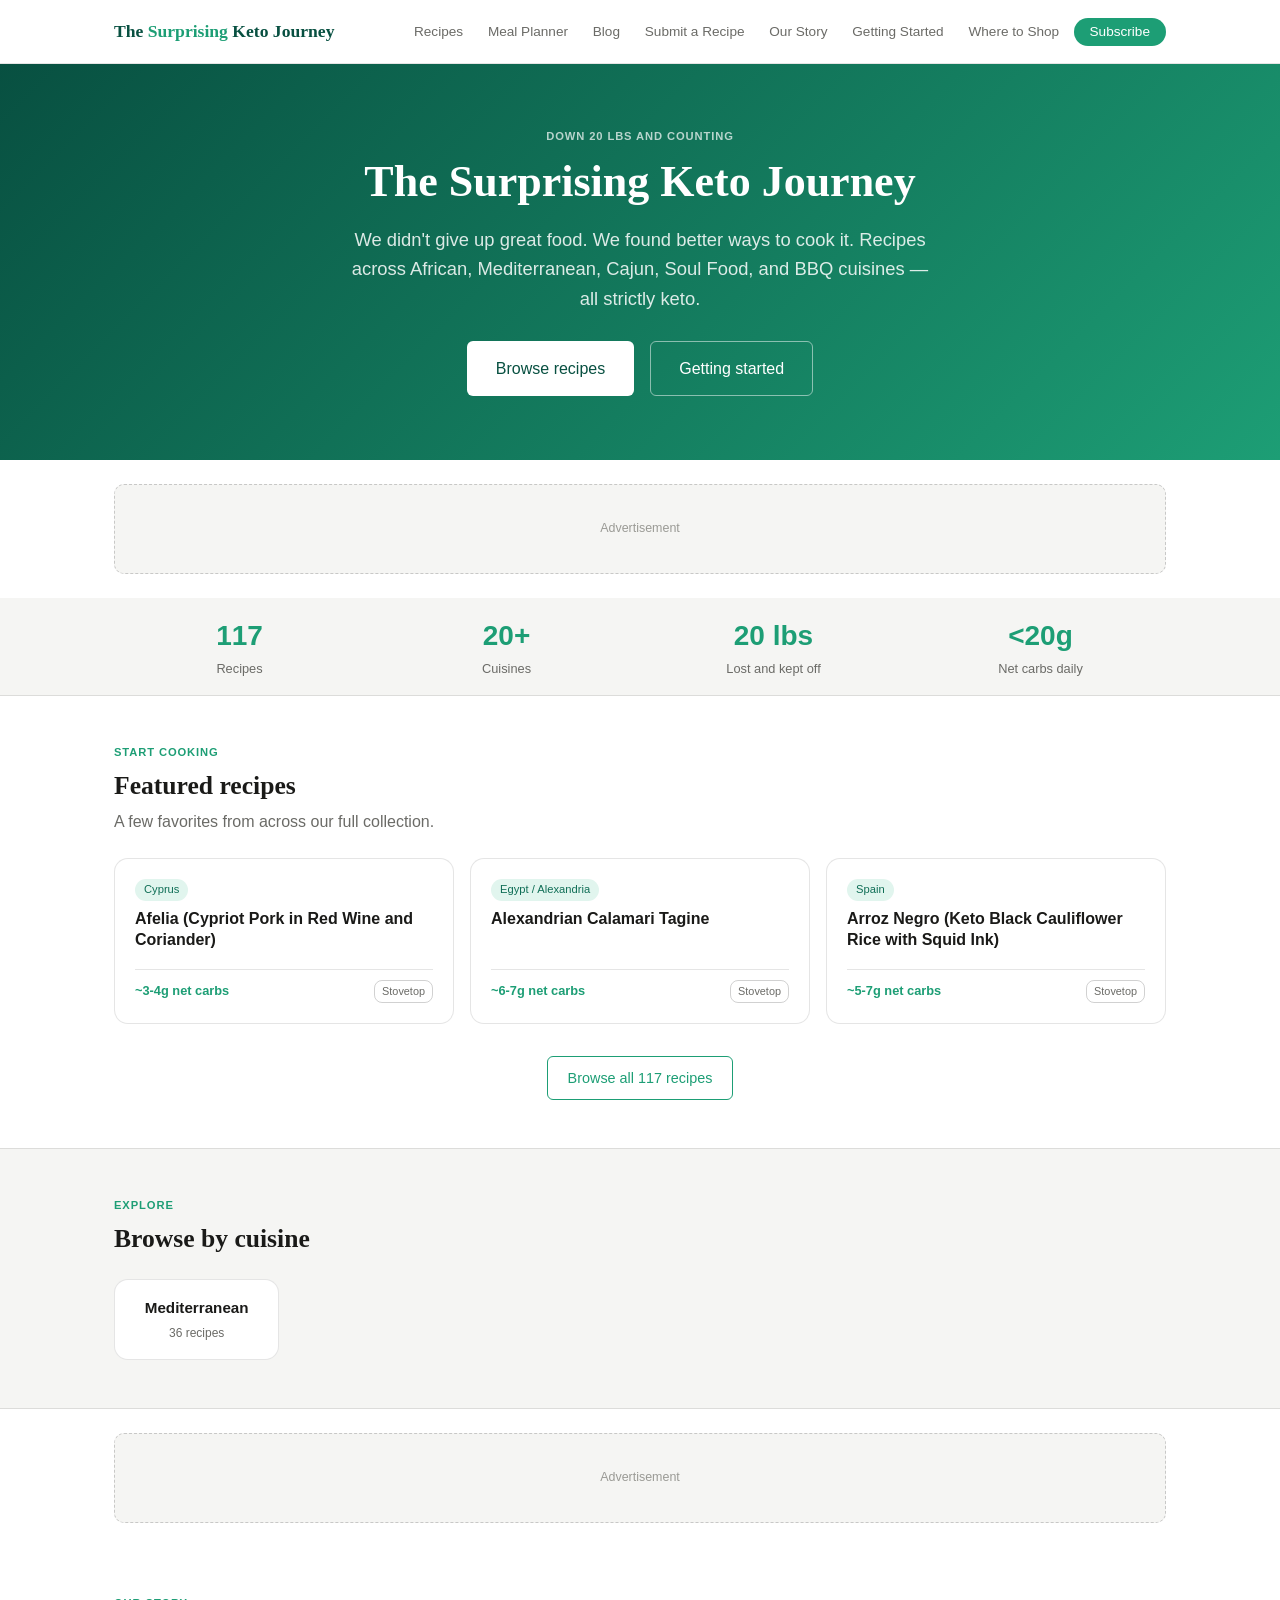
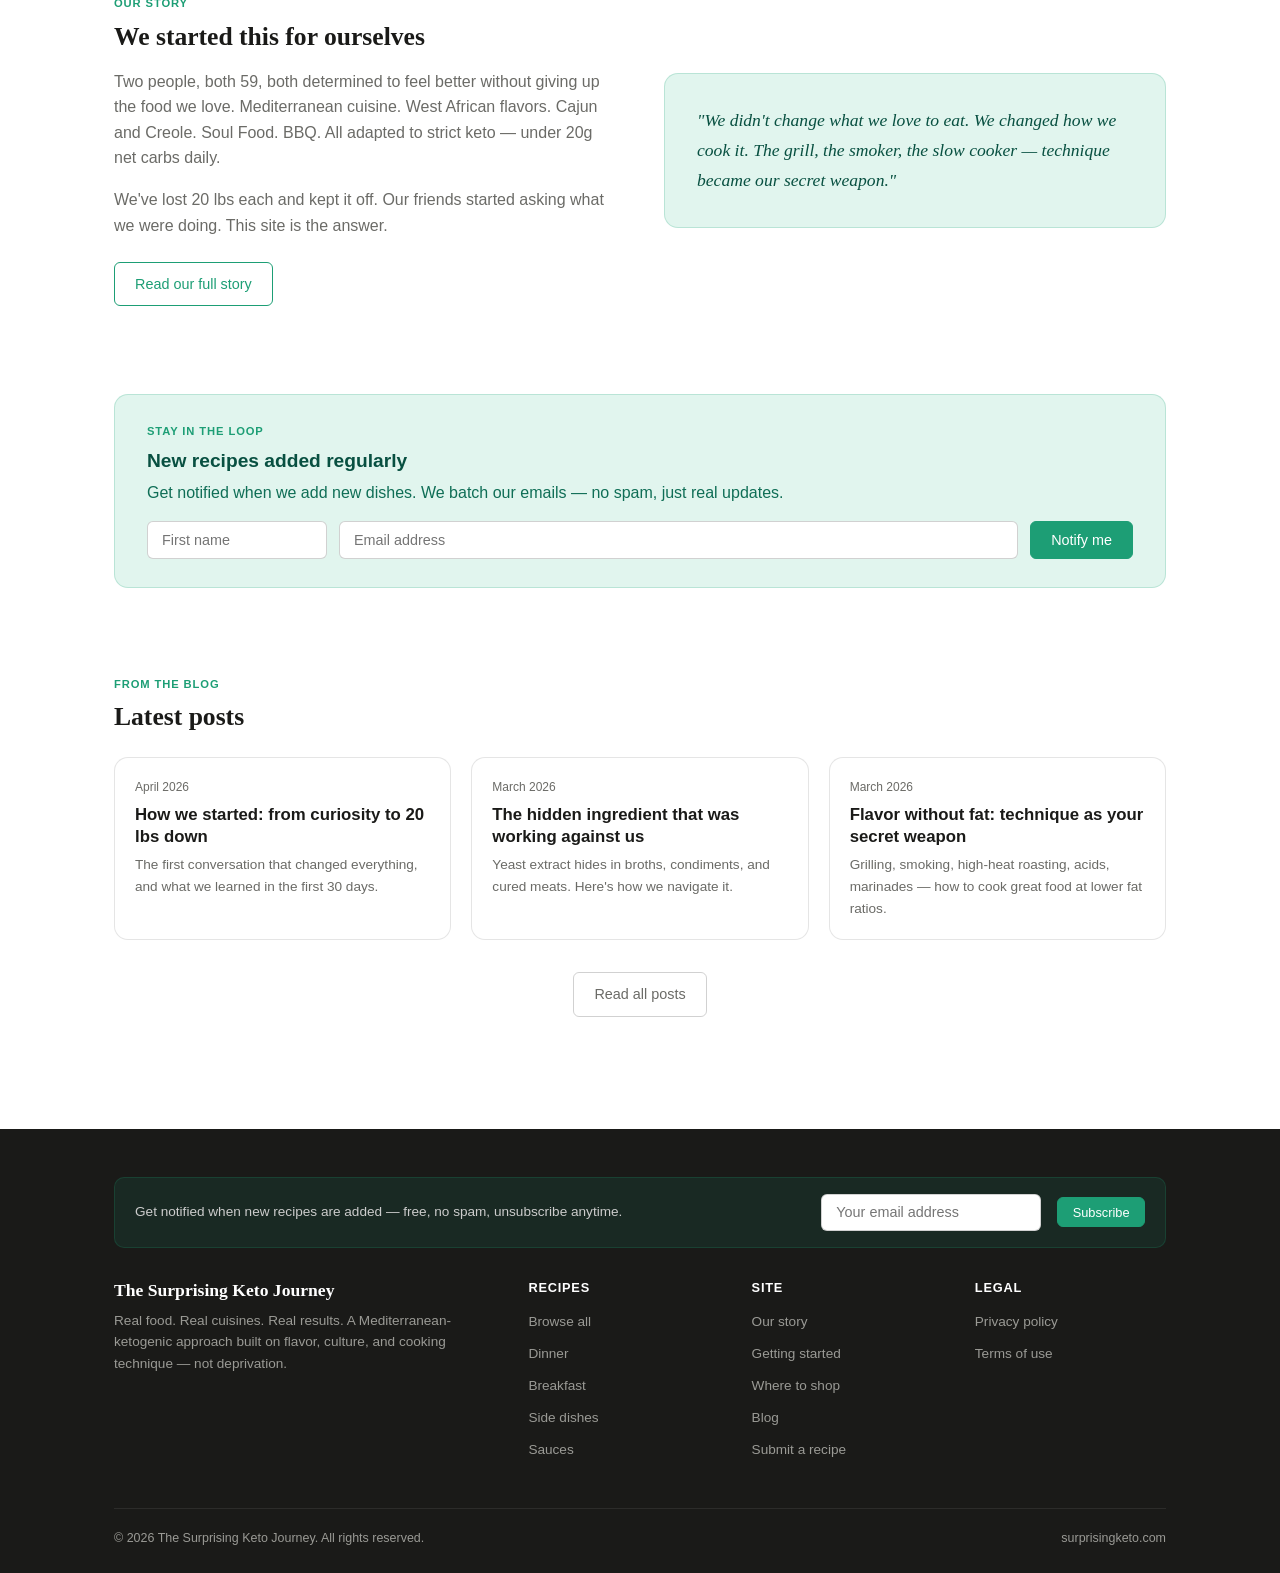
==== commit b7a64ac8: "Update index.html Removed "160"" ====
--- a/index.html
+++ b/index.html
@@ -4,7 +4,7 @@
   <meta charset="UTF-8">
   <meta name="viewport" content="width=device-width, initial-scale=1.0">
   <title>The Surprising Keto Journey — Real food. Real cuisines. Real results.</title>
-  <meta name="description" content="A Mediterranean-ketogenic approach built on flavor, culture, and cooking technique. Browse 160+ recipes spanning African, Mediterranean, Cajun, Soul Food, and BBQ cuisines.">
+  <meta name="description" content="A Mediterranean-ketogenic approach built on flavor, culture, and cooking technique. Recipes spanning African, Mediterranean, Cajun, Soul Food, and BBQ cuisines.">
   <link rel="stylesheet" href="/css/style.css">
 </head>
 <body>
@@ -16,7 +16,7 @@
   <div class="container">
     <div class="section-label" style="color:rgba(255,255,255,0.7);">Down 20 lbs and counting</div>
     <h1>The Surprising Keto Journey</h1>
-    <p>We didn't give up great food. We found better ways to cook it. 160+ recipes across African, Mediterranean, Cajun, Soul Food, and BBQ cuisines — all strictly keto.</p>
+    <p>We didn't give up great food. We found better ways to cook it. Recipes across African, Mediterranean, Cajun, Soul Food, and BBQ cuisines — all strictly keto.</p>
     <div style="display:flex;gap:1rem;justify-content:center;flex-wrap:wrap;">
       <a href="/recipes/" class="btn btn-lg" style="background:#fff;color:var(--green-dark);">Browse recipes</a>
       <a href="/getting-started/" class="btn btn-lg btn-outline" style="border-color:rgba(255,255,255,0.5);color:#fff;">Getting started</a>
